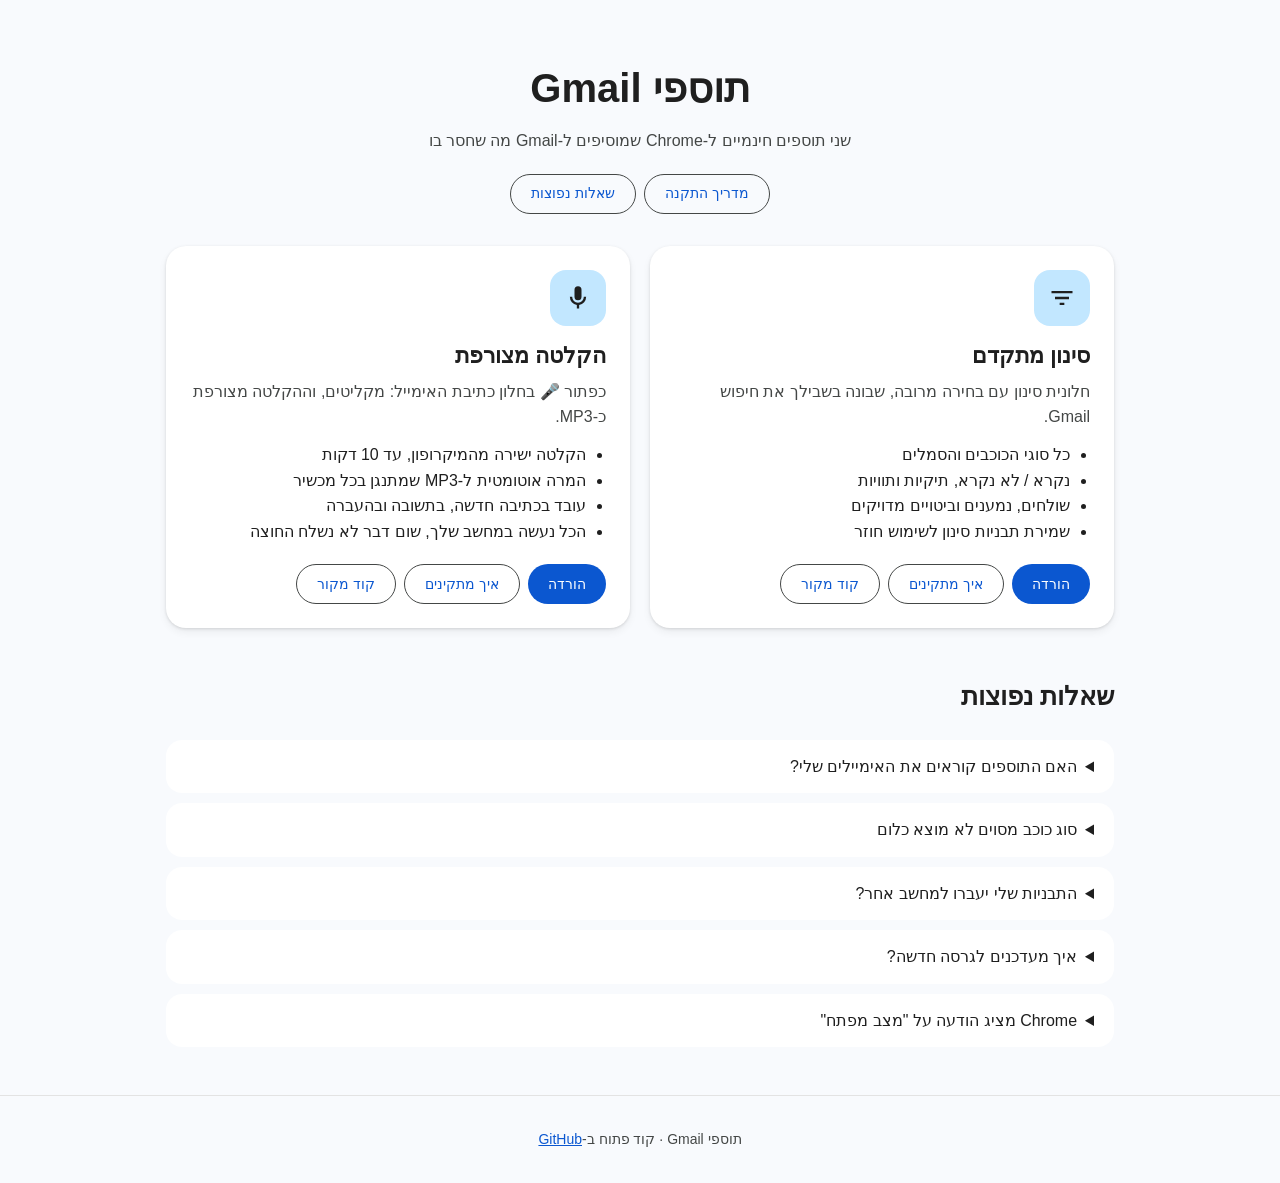
==== index.html @ 3729aea0 "Landing page for the Gmail extensions Co-Authored-By: Claude Opus 5.5 <noreply@anthropic.com>" ====
<!doctype html>
<html lang="he" dir="rtl">
<head>
<meta charset="utf-8"><meta name="viewport" content="width=device-width,initial-scale=1">
<title>תוספי Gmail</title>
<meta name="description" content="שני תוספי Chrome ל-Gmail: סינון מתקדם והקלטה קולית מצורפת.">
<link rel="stylesheet" href="style.css">
</head>
<body>
<div class="wrap">
<header>
  <h1>תוספי Gmail</h1>
  <p>שני תוספים חינמיים ל-Chrome שמוסיפים ל-Gmail מה שחסר בו</p>
  <nav><a class="btn outline" href="install.html">מדריך התקנה</a><a class="btn outline" href="#faq">שאלות נפוצות</a></nav>
</header>

<div class="grid">
  <article class="card">
    <div class="icon"><svg viewBox="0 0 24 24"><path d="M10 18h4v-2h-4v2zM3 6v2h18V6H3zm3 7h12v-2H6v2z"/></svg></div>
    <h2>סינון מתקדם</h2>
    <p>חלונית סינון עם בחירה מרובה, שבונה בשבילך את חיפוש Gmail.</p>
    <ul>
      <li>כל סוגי הכוכבים והסמלים</li>
      <li>נקרא / לא נקרא, תיקיות ותוויות</li>
      <li>שולחים, נמענים וביטויים מדויקים</li>
      <li>שמירת תבניות סינון לשימוש חוזר</li>
    </ul>
    <div class="actions">
      <a class="btn primary" href="https://github.com/avramstr/gmail-advanced-filter/releases/latest/download/gmail-advanced-filter.zip">הורדה</a>
      <a class="btn outline" href="install.html">איך מתקינים</a>
      <a class="btn outline" href="https://github.com/avramstr/gmail-advanced-filter">קוד מקור</a>
    </div>
  </article>

  <article class="card">
    <div class="icon"><svg viewBox="0 0 24 24"><path d="M12 14a3 3 0 0 0 3-3V5a3 3 0 0 0-6 0v6a3 3 0 0 0 3 3zm5-3a5 5 0 0 1-10 0H5a7 7 0 0 0 6 6.92V21h2v-3.08A7 7 0 0 0 19 11h-2z"/></svg></div>
    <h2>הקלטה מצורפת</h2>
    <p>כפתור 🎤 בחלון כתיבת האימייל: מקליטים, וההקלטה מצורפת כ-MP3.</p>
    <ul>
      <li>הקלטה ישירה מהמיקרופון, עד 10 דקות</li>
      <li>המרה אוטומטית ל-MP3 שמתנגן בכל מכשיר</li>
      <li>עובד בכתיבה חדשה, בתשובה ובהעברה</li>
      <li>הכל נעשה במחשב שלך, שום דבר לא נשלח החוצה</li>
    </ul>
    <div class="actions">
      <a class="btn primary" href="https://github.com/avramstr/gmail-voice-attach/releases/latest/download/gmail-voice-attach.zip">הורדה</a>
      <a class="btn outline" href="install.html">איך מתקינים</a>
      <a class="btn outline" href="https://github.com/avramstr/gmail-voice-attach">קוד מקור</a>
    </div>
  </article>
</div>

<section id="faq">
  <h2>שאלות נפוצות</h2>
  <details><summary>האם התוספים קוראים את האימיילים שלי?</summary><p>לא. הם לא שולחים שום מידע לשום שרת. תוסף הסינון רק מריץ חיפוש של Gmail, ותוסף ההקלטה ממיר את ההקלטה בתוך הדפדפן.</p></details>
  <details><summary>סוג כוכב מסוים לא מוצא כלום</summary><p>צריך להפעיל את סוגי הכוכבים ב-Gmail: הגדרות ← כללי ← כוכבים.</p></details>
  <details><summary>התבניות שלי יעברו למחשב אחר?</summary><p>כן, אם Chrome מחובר באותו חשבון Google עם סנכרון פעיל.</p></details>
  <details><summary>איך מעדכנים לגרסה חדשה?</summary><p>מורידים שוב, מחלצים לאותה תיקייה, ולוחצים ⟳ ליד התוסף ב-<code>chrome://extensions</code>.</p></details>
  <details><summary>Chrome מציג הודעה על "מצב מפתח"</summary><p>זה רגיל לתוספים שמותקנים מקובץ ולא מחנות Chrome. אפשר לסגור את ההודעה.</p></details>
</section>
</div>
<footer>תוספי Gmail · קוד פתוח ב-<a href="https://github.com/avramstr">GitHub</a></footer>
</body>
</html>
---- style.css ----
:root{--primary:#0b57d0;--on-primary:#fff;--bg:#f8fafd;--card:#fff;--text:#1f1f1f;--muted:#444746;--line:#e3e3e3;--chip:#c2e7ff}
@media (prefers-color-scheme:dark){:root{--primary:#a8c7fa;--on-primary:#062e6f;--bg:#1b1b1b;--card:#262626;--text:#e3e3e3;--muted:#c4c7c5;--line:#3c3c3c;--chip:#004a77}}
*{box-sizing:border-box}
body{margin:0;background:var(--bg);color:var(--text);font:16px/1.6 "Google Sans","Rubik",Arial,sans-serif}
.wrap{max-width:980px;margin:0 auto;padding:0 16px}
header{padding:56px 0 32px;text-align:center}
header h1{font-size:clamp(28px,5vw,40px);margin:0 0 8px}
header p{color:var(--muted);margin:0}
nav{display:flex;gap:8px;justify-content:center;margin-top:20px;flex-wrap:wrap}
.grid{display:grid;grid-template-columns:repeat(auto-fit,minmax(280px,1fr));gap:20px}
.card{background:var(--card);border-radius:20px;padding:24px;box-shadow:0 1px 3px rgba(0,0,0,.12),0 4px 8px rgba(0,0,0,.06);display:flex;flex-direction:column}
.icon{width:56px;height:56px;border-radius:16px;background:var(--chip);display:grid;place-items:center;margin-bottom:12px}
.icon svg{width:28px;height:28px;fill:currentColor}
.card h2{margin:0 0 6px;font-size:22px}
.card p{color:var(--muted);margin:0 0 12px}
.card ul{margin:0 0 20px;padding-inline-start:20px}
.actions{margin-top:auto;display:flex;gap:8px;flex-wrap:wrap}
.btn{display:inline-flex;align-items:center;height:40px;padding:0 20px;border-radius:20px;text-decoration:none;font-weight:500;font-size:14px}
.btn.primary{background:var(--primary);color:var(--on-primary)}
.btn.outline{border:1px solid var(--muted);color:var(--primary)}
section{margin:48px 0}
section h2{font-size:26px}
ol.steps{counter-reset:s;list-style:none;padding:0}
ol.steps li{counter-increment:s;background:var(--card);border-radius:16px;padding:16px 20px;margin-bottom:12px;position:relative;padding-inline-start:64px}
ol.steps li::before{content:counter(s);position:absolute;inset-inline-start:16px;top:16px;width:32px;height:32px;border-radius:50%;background:var(--chip);display:grid;place-items:center;font-weight:700}
code{background:var(--line);padding:1px 6px;border-radius:6px;direction:ltr;unicode-bidi:isolate}
details{background:var(--card);border-radius:16px;padding:14px 20px;margin-bottom:10px}
summary{cursor:pointer;font-weight:500}
footer{color:var(--muted);text-align:center;padding:32px 0;font-size:14px;border-top:1px solid var(--line)}
a{color:var(--primary)}
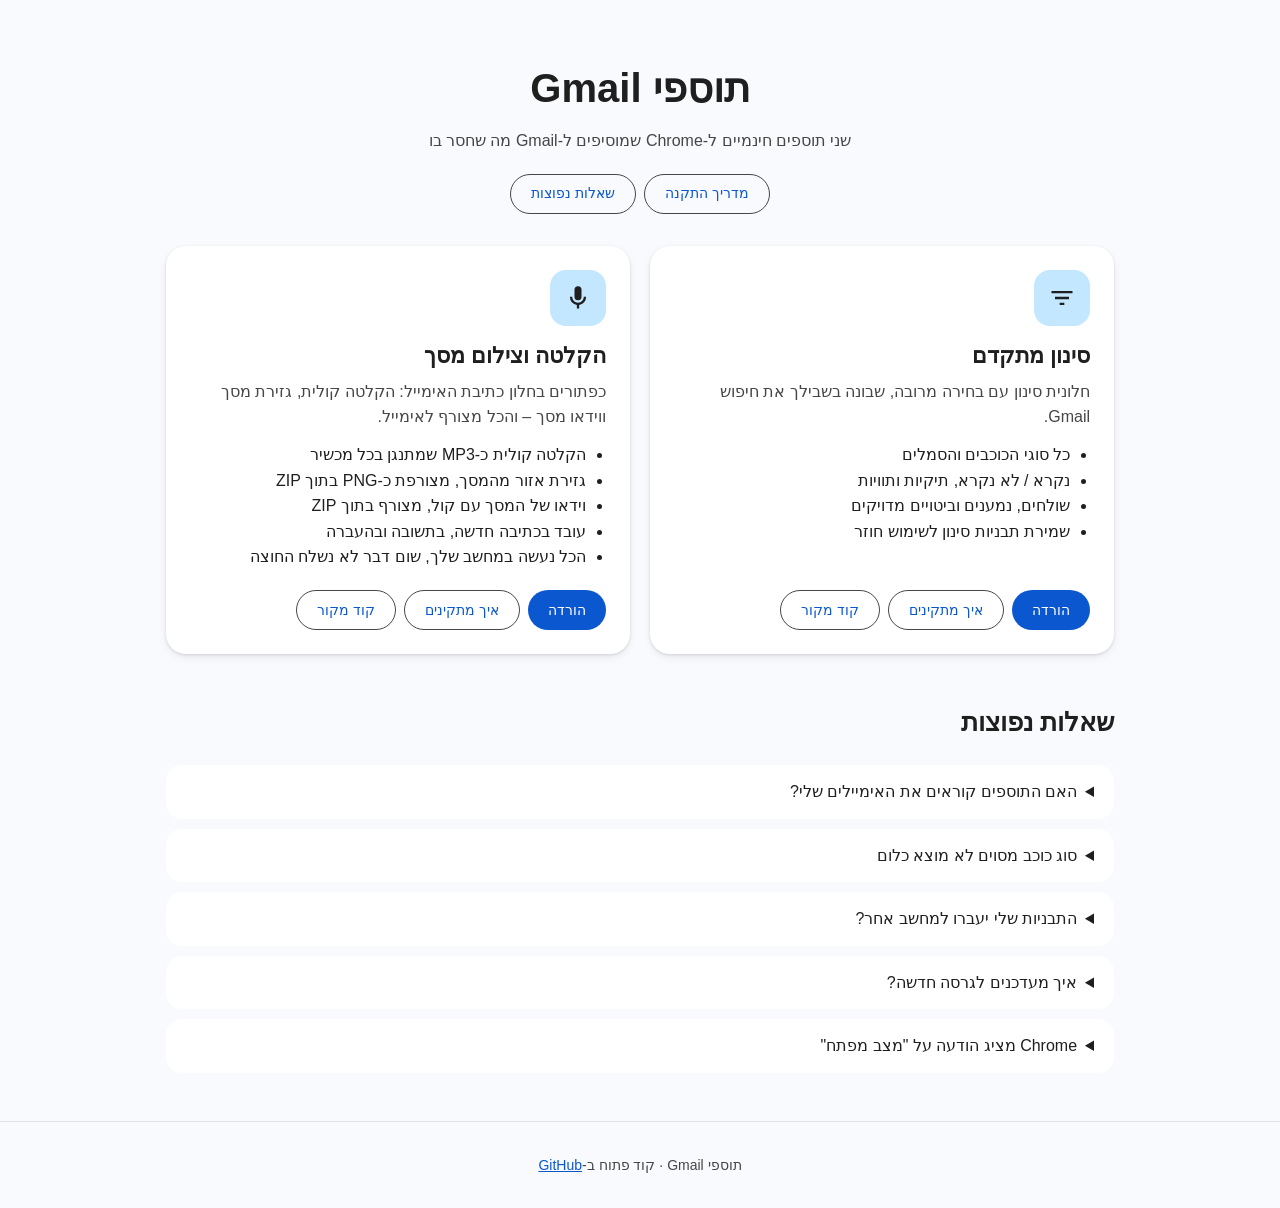
==== commit 727d6c20: "Describe screenshot and screen video in the voice extension Co-Authored-By: Claude Opus 5.5 <noreply" ====
--- a/index.html
+++ b/index.html
@@ -34,11 +34,12 @@
 
   <article class="card">
     <div class="icon"><svg viewBox="0 0 24 24"><path d="M12 14a3 3 0 0 0 3-3V5a3 3 0 0 0-6 0v6a3 3 0 0 0 3 3zm5-3a5 5 0 0 1-10 0H5a7 7 0 0 0 6 6.92V21h2v-3.08A7 7 0 0 0 19 11h-2z"/></svg></div>
-    <h2>הקלטה מצורפת</h2>
-    <p>כפתור 🎤 בחלון כתיבת האימייל: מקליטים, וההקלטה מצורפת כ-MP3.</p>
+    <h2>הקלטה וצילום מסך</h2>
+    <p>כפתורים בחלון כתיבת האימייל: הקלטה קולית, גזירת מסך ווידאו מסך – והכל מצורף לאימייל.</p>
     <ul>
-      <li>הקלטה ישירה מהמיקרופון, עד 10 דקות</li>
-      <li>המרה אוטומטית ל-MP3 שמתנגן בכל מכשיר</li>
+      <li>הקלטה קולית כ-MP3 שמתנגן בכל מכשיר</li>
+      <li>גזירת אזור מהמסך, מצורפת כ-PNG בתוך ZIP</li>
+      <li>וידאו של המסך עם קול, מצורף בתוך ZIP</li>
       <li>עובד בכתיבה חדשה, בתשובה ובהעברה</li>
       <li>הכל נעשה במחשב שלך, שום דבר לא נשלח החוצה</li>
     </ul>
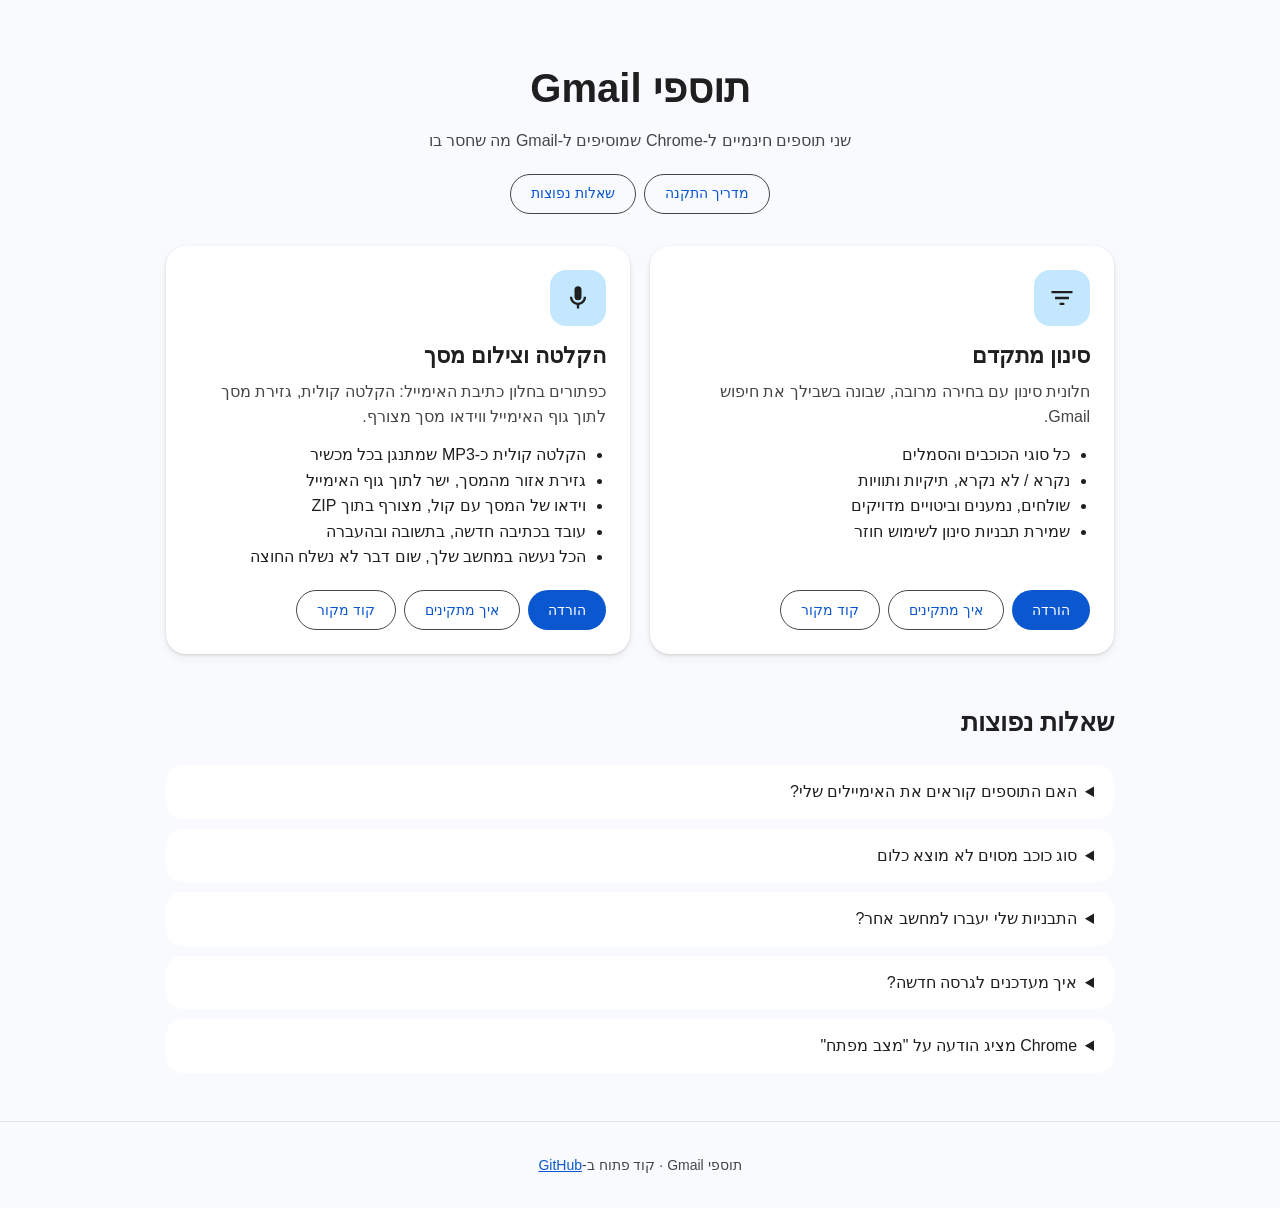
==== commit 824ecefb: "Screenshots now go inside the message body Co-Authored-By: Claude Opus 5.5 <noreply@anthropic.com>" ====
--- a/index.html
+++ b/index.html
@@ -35,10 +35,10 @@
   <article class="card">
     <div class="icon"><svg viewBox="0 0 24 24"><path d="M12 14a3 3 0 0 0 3-3V5a3 3 0 0 0-6 0v6a3 3 0 0 0 3 3zm5-3a5 5 0 0 1-10 0H5a7 7 0 0 0 6 6.92V21h2v-3.08A7 7 0 0 0 19 11h-2z"/></svg></div>
     <h2>הקלטה וצילום מסך</h2>
-    <p>כפתורים בחלון כתיבת האימייל: הקלטה קולית, גזירת מסך ווידאו מסך – והכל מצורף לאימייל.</p>
+    <p>כפתורים בחלון כתיבת האימייל: הקלטה קולית, גזירת מסך לתוך גוף האימייל ווידאו מסך מצורף.</p>
     <ul>
       <li>הקלטה קולית כ-MP3 שמתנגן בכל מכשיר</li>
-      <li>גזירת אזור מהמסך, מצורפת כ-PNG בתוך ZIP</li>
+      <li>גזירת אזור מהמסך, ישר לתוך גוף האימייל</li>
       <li>וידאו של המסך עם קול, מצורף בתוך ZIP</li>
       <li>עובד בכתיבה חדשה, בתשובה ובהעברה</li>
       <li>הכל נעשה במחשב שלך, שום דבר לא נשלח החוצה</li>
